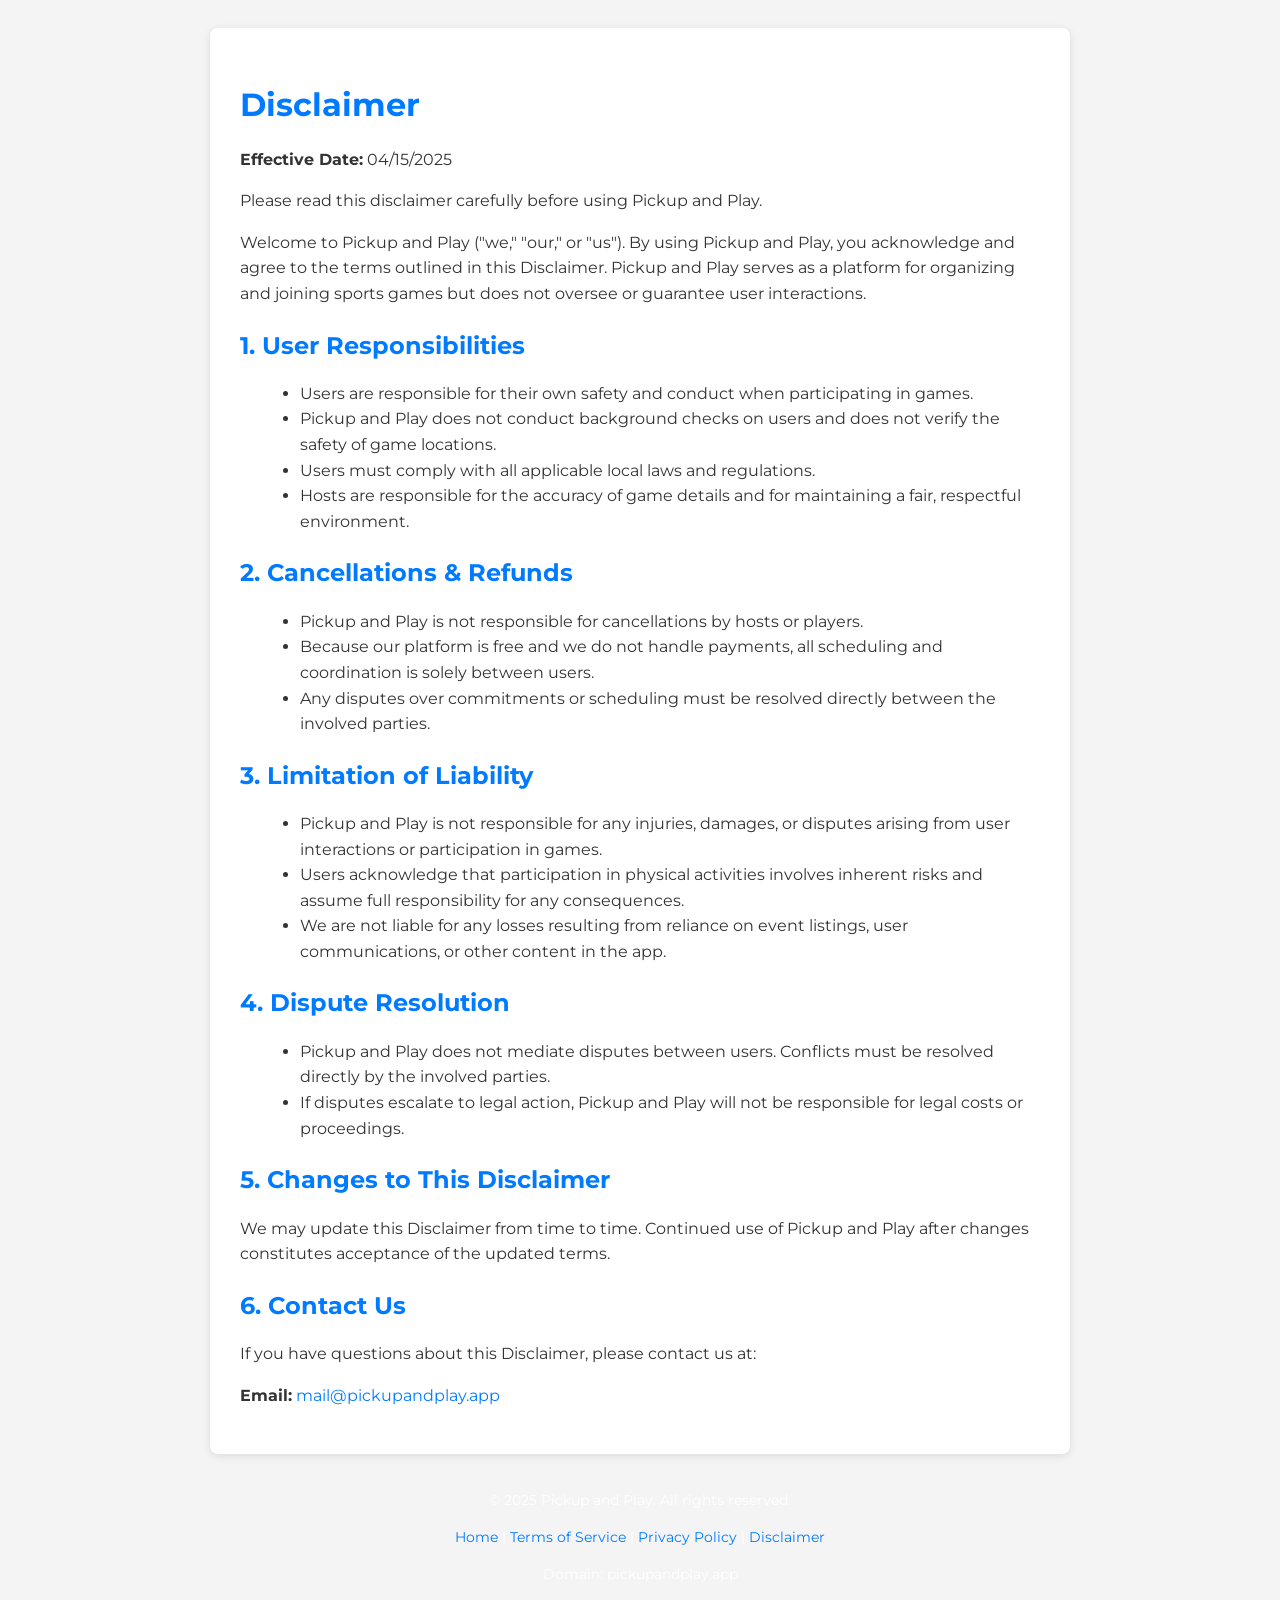
==== disclaimer.html @ 2b6652f1 "Website" ====
<!DOCTYPE html>
<html lang="en">
<head>
  <meta charset="UTF-8">
  <title>Disclaimer | Pickup and Play</title>
  <meta name="viewport" content="width=device-width, initial-scale=1">
  <link href="https://fonts.googleapis.com/css2?family=Montserrat:wght@300;400;600&display=swap" rel="stylesheet">
  <style>
    body {
      font-family: 'Montserrat', sans-serif;
      line-height: 1.6;
      padding: 20px;
      background: #f4f4f4;
      color: #333;
    }
    .container {
      max-width: 800px;
      margin: auto;
      background: #fff;
      padding: 30px;
      border-radius: 8px;
      box-shadow: 0 2px 8px rgba(0,0,0,0.1);
    }
    h1, h2, h3 {
      color: #007bff;
      margin-bottom: 10px;
    }
    p {
      margin-bottom: 1em;
    }
    ul {
      list-style-type: disc;
      margin-left: 20px;
      margin-bottom: 1em;
    }
    hr {
      border: none;
      border-top: 1px solid #ddd;
      margin: 20px 0;
    }
    a {
      color: #007bff;
      text-decoration: none;
    }
    /* Footer */
    footer {
      background: var(--primary-color);
      color: #fff;
      text-align: center;
      padding: 20px 0;
    }
    footer p {
      font-size: 0.9rem;
    }
    @media (max-width: 768px) {
      .hero h1 {
        font-size: 2.5rem;
      }
      .hero p {
        font-size: 1rem;
      }
      nav .container {
        flex-direction: column;
      }
      nav a {
        margin: 0.5rem;
      }
    }
  </style>
</head>
<body>
  <div class="container">
    <h1>Disclaimer</h1>
    <p><strong>Effective Date:</strong> 04/15/2025</p>
    <p>Please read this disclaimer carefully before using Pickup and Play.</p>
    <p>
      Welcome to Pickup and Play ("we," "our," or "us"). By using Pickup and Play, you acknowledge and agree to the terms outlined in this Disclaimer. Pickup and Play serves as a platform for organizing and joining sports games but does not oversee or guarantee user interactions.
    </p>
    
    <h2>1. User Responsibilities</h2>
    <ul>
      <li>Users are responsible for their own safety and conduct when participating in games.</li>
      <li>Pickup and Play does not conduct background checks on users and does not verify the safety of game locations.</li>
      <li>Users must comply with all applicable local laws and regulations.</li>
      <li>Hosts are responsible for the accuracy of game details and for maintaining a fair, respectful environment.</li>
    </ul>
    
    <h2>2. Cancellations & Refunds</h2>
    <ul>
      <li>Pickup and Play is not responsible for cancellations by hosts or players.</li>
      <li>Because our platform is free and we do not handle payments, all scheduling and coordination is solely between users.</li>
      <li>Any disputes over commitments or scheduling must be resolved directly between the involved parties.</li>
    </ul>
    
    <h2>3. Limitation of Liability</h2>
    <ul>
      <li>Pickup and Play is not responsible for any injuries, damages, or disputes arising from user interactions or participation in games.</li>
      <li>Users acknowledge that participation in physical activities involves inherent risks and assume full responsibility for any consequences.</li>
      <li>We are not liable for any losses resulting from reliance on event listings, user communications, or other content in the app.</li>
    </ul>
    
    <h2>4. Dispute Resolution</h2>
    <ul>
      <li>Pickup and Play does not mediate disputes between users. Conflicts must be resolved directly by the involved parties.</li>
      <li>If disputes escalate to legal action, Pickup and Play will not be responsible for legal costs or proceedings.</li>
    </ul>
    
    <h2>5. Changes to This Disclaimer</h2>
    <p>
      We may update this Disclaimer from time to time. Continued use of Pickup and Play after changes constitutes acceptance of the updated terms.
    </p>
    
    <h2>6. Contact Us</h2>
    <p>If you have questions about this Disclaimer, please contact us at:</p>
    <p><strong>Email:</strong> <a href="mailto:mail@pickupandplay.app">mail@pickupandplay.app</a></p>
  </div>
  <footer>
    <p>&copy; 2025 Pickup and Play. All rights reserved.</p>
    <p>
        <a href="index.html">Home</a> | 
        <a href="terms.html">Terms of Service</a> | 
        <a href="privacy.html">Privacy Policy</a> | 
        <a href="disclaimer.html">Disclaimer</a>
    </p>
    <p>Domain: pickupandplay.app</p>
  </footer>
</body>
</html>
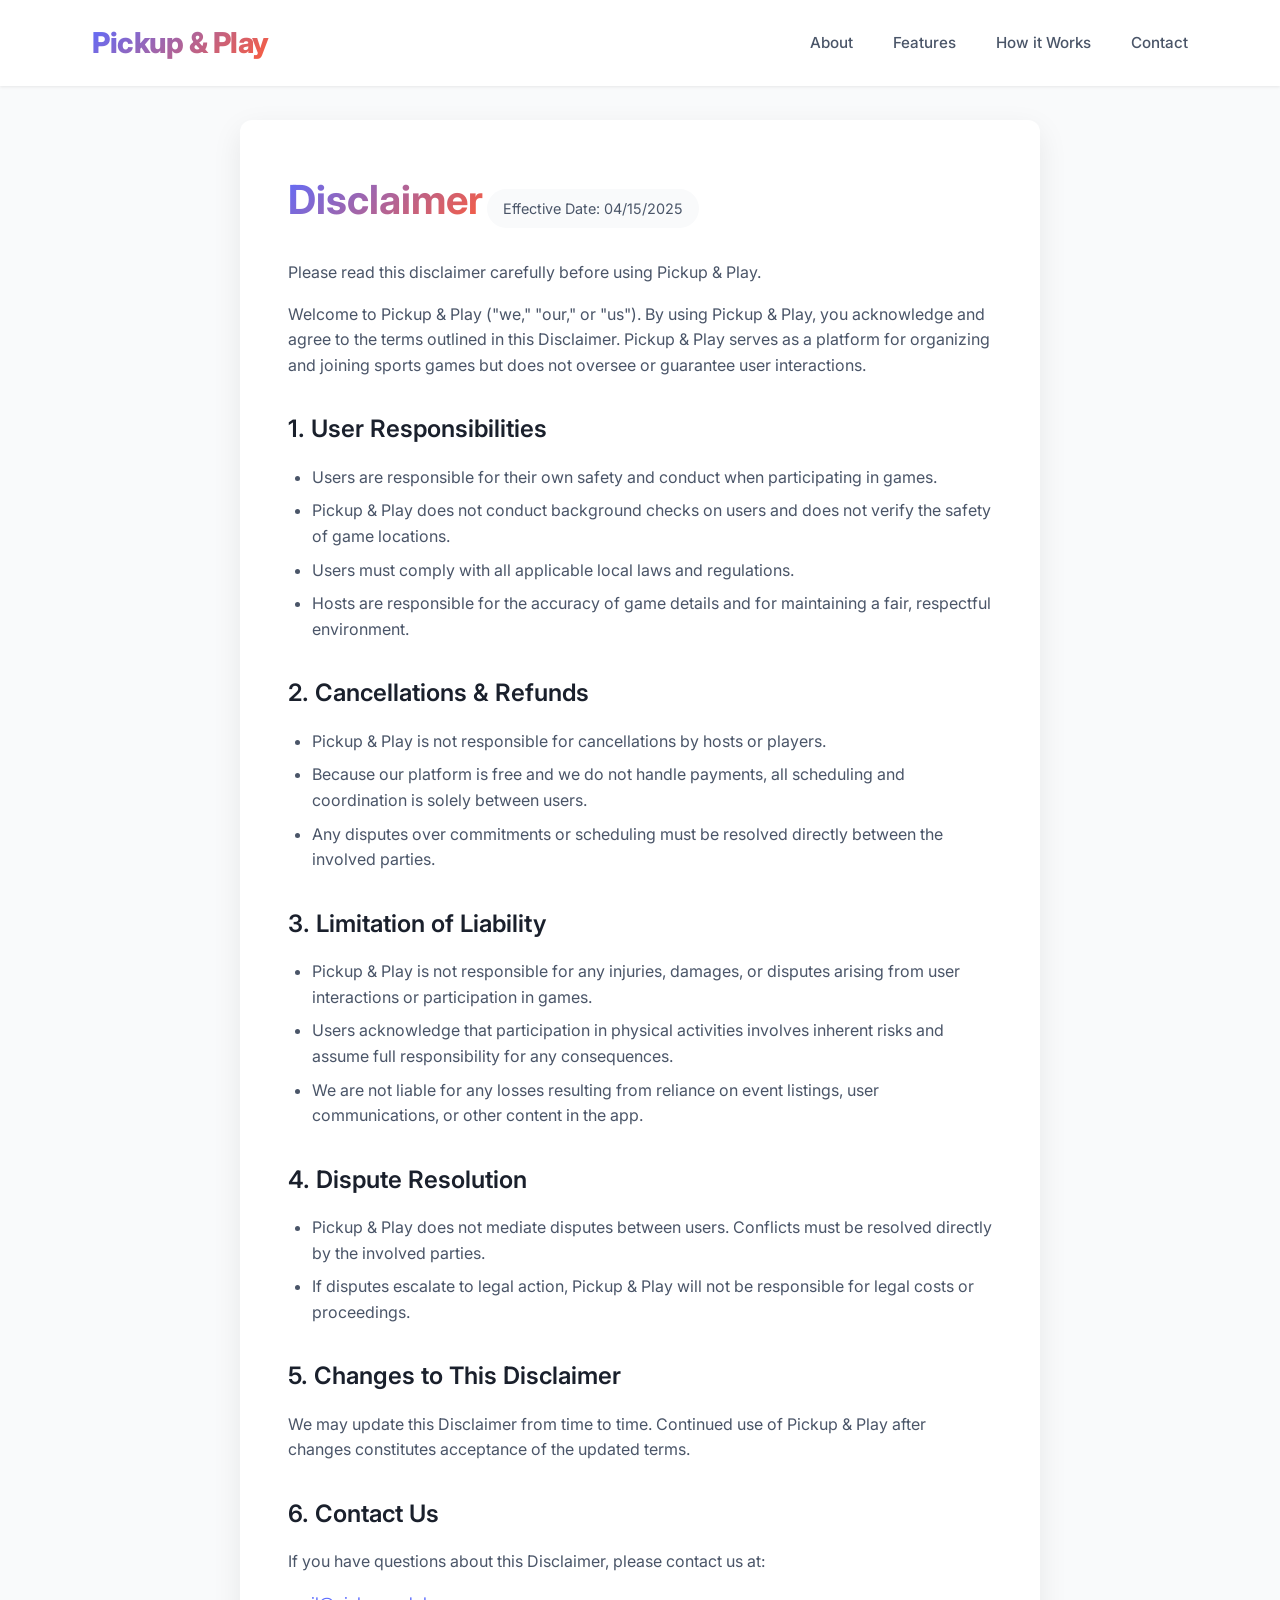
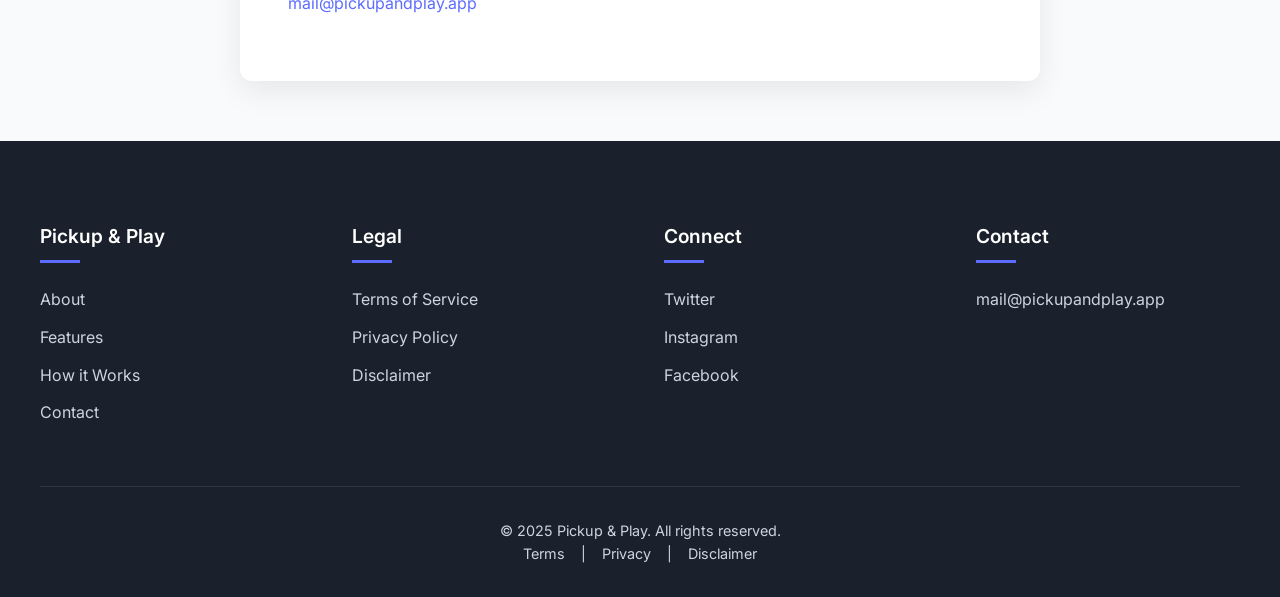
==== commit dc9be6f5: "Update website with Cities section and add Google Analytics tracking to all pages" ====
--- a/disclaimer.html
+++ b/disclaimer.html
@@ -2,127 +2,187 @@
 <html lang="en">
 <head>
   <meta charset="UTF-8">
-  <title>Disclaimer | Pickup and Play</title>
+  <title>Disclaimer | Pickup & Play</title>
   <meta name="viewport" content="width=device-width, initial-scale=1">
-  <link href="https://fonts.googleapis.com/css2?family=Montserrat:wght@300;400;600&display=swap" rel="stylesheet">
+  <link href="https://fonts.googleapis.com/css2?family=Inter:wght@300;400;500;600;700&display=swap" rel="stylesheet">
+  <link rel="stylesheet" href="src/styles.css">
+  
+  <!-- Google tag (gtag.js) -->
+  <script async src="https://www.googletagmanager.com/gtag/js?id=G-MY23D13ZNL"></script>
+  <script>
+    window.dataLayer = window.dataLayer || [];
+    function gtag(){dataLayer.push(arguments);}
+    gtag('js', new Date());
+
+    gtag('config', 'G-MY23D13ZNL');
+  </script>
   <style>
-    body {
-      font-family: 'Montserrat', sans-serif;
-      line-height: 1.6;
-      padding: 20px;
-      background: #f4f4f4;
-      color: #333;
+    .legal-container {
+      max-width: 800px;
+      margin: 120px auto 60px;
+      background: var(--bg-color);
+      padding: 3rem;
+      border-radius: var(--border-radius);
+      box-shadow: 0 10px 30px rgba(0, 0, 0, 0.08);
     }
-    .container {
-      max-width: 800px;
-      margin: auto;
-      background: #fff;
-      padding: 30px;
-      border-radius: 8px;
-      box-shadow: 0 2px 8px rgba(0,0,0,0.1);
+    
+    .legal-container h1 {
+      font-size: 2.5rem;
+      font-weight: 700;
+      margin-bottom: 1.5rem;
+      background: linear-gradient(135deg, var(--primary-color), var(--accent-color));
+      -webkit-background-clip: text;
+      -webkit-text-fill-color: transparent;
+      display: inline-block;
     }
-    h1, h2, h3 {
-      color: #007bff;
-      margin-bottom: 10px;
+    
+    .legal-container h2 {
+      font-size: 1.5rem;
+      font-weight: 600;
+      color: var(--text-color);
+      margin: 2rem 0 1rem;
     }
-    p {
-      margin-bottom: 1em;
+    
+    .legal-container p {
+      margin-bottom: 1rem;
+      color: var(--text-secondary);
     }
-    ul {
+    
+    .legal-container ul {
       list-style-type: disc;
-      margin-left: 20px;
-      margin-bottom: 1em;
+      margin-left: 1.5rem;
+      margin-bottom: 1.5rem;
+      color: var(--text-secondary);
     }
-    hr {
-      border: none;
-      border-top: 1px solid #ddd;
-      margin: 20px 0;
+    
+    .legal-container ul li {
+      margin-bottom: 0.5rem;
     }
-    a {
-      color: #007bff;
+    
+    .legal-container a {
+      color: var(--primary-color);
       text-decoration: none;
+      transition: var(--transition);
     }
-    /* Footer */
-    footer {
-      background: var(--primary-color);
-      color: #fff;
-      text-align: center;
-      padding: 20px 0;
+    
+    .legal-container a:hover {
+      color: var(--secondary-color);
     }
-    footer p {
+    
+    .legal-date {
+      display: inline-block;
+      background: var(--light-gray);
+      padding: 0.5rem 1rem;
+      border-radius: 30px;
       font-size: 0.9rem;
-    }
-    @media (max-width: 768px) {
-      .hero h1 {
-        font-size: 2.5rem;
-      }
-      .hero p {
-        font-size: 1rem;
-      }
-      nav .container {
-        flex-direction: column;
-      }
-      nav a {
-        margin: 0.5rem;
-      }
+      color: var(--text-secondary);
+      margin-bottom: 2rem;
     }
   </style>
 </head>
 <body>
-  <div class="container">
+  <!-- Navigation -->
+  <nav>
+    <div class="container">
+      <div class="logo"><a href="index.html">Pickup & Play</a></div>
+      <div class="nav-links">
+        <a href="index.html#about">About</a>
+        <a href="index.html#features">Features</a>
+        <a href="index.html#how-it-works">How it Works</a>
+        <a href="index.html#contact">Contact</a>
+      </div>
+    </div>
+  </nav>
+
+  <div class="legal-container">
     <h1>Disclaimer</h1>
-    <p><strong>Effective Date:</strong> 04/15/2025</p>
-    <p>Please read this disclaimer carefully before using Pickup and Play.</p>
+    <div class="legal-date">Effective Date: 04/15/2025</div>
+    <p>Please read this disclaimer carefully before using Pickup & Play.</p>
     <p>
-      Welcome to Pickup and Play ("we," "our," or "us"). By using Pickup and Play, you acknowledge and agree to the terms outlined in this Disclaimer. Pickup and Play serves as a platform for organizing and joining sports games but does not oversee or guarantee user interactions.
+      Welcome to Pickup & Play ("we," "our," or "us"). By using Pickup & Play, you acknowledge and agree to the terms outlined in this Disclaimer. Pickup & Play serves as a platform for organizing and joining sports games but does not oversee or guarantee user interactions.
     </p>
     
     <h2>1. User Responsibilities</h2>
     <ul>
       <li>Users are responsible for their own safety and conduct when participating in games.</li>
-      <li>Pickup and Play does not conduct background checks on users and does not verify the safety of game locations.</li>
+      <li>Pickup & Play does not conduct background checks on users and does not verify the safety of game locations.</li>
       <li>Users must comply with all applicable local laws and regulations.</li>
       <li>Hosts are responsible for the accuracy of game details and for maintaining a fair, respectful environment.</li>
     </ul>
     
     <h2>2. Cancellations & Refunds</h2>
     <ul>
-      <li>Pickup and Play is not responsible for cancellations by hosts or players.</li>
+      <li>Pickup & Play is not responsible for cancellations by hosts or players.</li>
       <li>Because our platform is free and we do not handle payments, all scheduling and coordination is solely between users.</li>
       <li>Any disputes over commitments or scheduling must be resolved directly between the involved parties.</li>
     </ul>
     
     <h2>3. Limitation of Liability</h2>
     <ul>
-      <li>Pickup and Play is not responsible for any injuries, damages, or disputes arising from user interactions or participation in games.</li>
+      <li>Pickup & Play is not responsible for any injuries, damages, or disputes arising from user interactions or participation in games.</li>
       <li>Users acknowledge that participation in physical activities involves inherent risks and assume full responsibility for any consequences.</li>
       <li>We are not liable for any losses resulting from reliance on event listings, user communications, or other content in the app.</li>
     </ul>
     
     <h2>4. Dispute Resolution</h2>
     <ul>
-      <li>Pickup and Play does not mediate disputes between users. Conflicts must be resolved directly by the involved parties.</li>
-      <li>If disputes escalate to legal action, Pickup and Play will not be responsible for legal costs or proceedings.</li>
+      <li>Pickup & Play does not mediate disputes between users. Conflicts must be resolved directly by the involved parties.</li>
+      <li>If disputes escalate to legal action, Pickup & Play will not be responsible for legal costs or proceedings.</li>
     </ul>
     
     <h2>5. Changes to This Disclaimer</h2>
     <p>
-      We may update this Disclaimer from time to time. Continued use of Pickup and Play after changes constitutes acceptance of the updated terms.
+      We may update this Disclaimer from time to time. Continued use of Pickup & Play after changes constitutes acceptance of the updated terms.
     </p>
     
     <h2>6. Contact Us</h2>
     <p>If you have questions about this Disclaimer, please contact us at:</p>
-    <p><strong>Email:</strong> <a href="mailto:mail@pickupandplay.app">mail@pickupandplay.app</a></p>
+    <p><a href="mailto:mail@pickupandplay.app">mail@pickupandplay.app</a></p>
   </div>
+  
+  <!-- Footer -->
   <footer>
-    <p>&copy; 2025 Pickup and Play. All rights reserved.</p>
-    <p>
-        <a href="index.html">Home</a> | 
-        <a href="terms.html">Terms of Service</a> | 
-        <a href="privacy.html">Privacy Policy</a> | 
+    <div class="footer-content">
+      <div class="footer-column">
+        <h4>Pickup & Play</h4>
+        <ul>
+          <li><a href="index.html#about">About</a></li>
+          <li><a href="index.html#features">Features</a></li>
+          <li><a href="index.html#how-it-works">How it Works</a></li>
+          <li><a href="index.html#contact">Contact</a></li>
+        </ul>
+      </div>
+      <div class="footer-column">
+        <h4>Legal</h4>
+        <ul>
+          <li><a href="terms.html">Terms of Service</a></li>
+          <li><a href="privacy.html">Privacy Policy</a></li>
+          <li><a href="disclaimer.html">Disclaimer</a></li>
+        </ul>
+      </div>
+      <div class="footer-column">
+        <h4>Connect</h4>
+        <ul>
+          <li><a href="#">Twitter</a></li>
+          <li><a href="#">Instagram</a></li>
+          <li><a href="#">Facebook</a></li>
+        </ul>
+      </div>
+      <div class="footer-column">
+        <h4>Contact</h4>
+        <ul>
+          <li><a href="mailto:mail@pickupandplay.app">mail@pickupandplay.app</a></li>
+        </ul>
+      </div>
+    </div>
+    <div class="footer-bottom">
+      <p>&copy; 2025 Pickup & Play. All rights reserved.</p>
+      <p>
+        <a href="terms.html">Terms</a> | 
+        <a href="privacy.html">Privacy</a> | 
         <a href="disclaimer.html">Disclaimer</a>
-    </p>
-    <p>Domain: pickupandplay.app</p>
+      </p>
+    </div>
   </footer>
 </body>
 </html>
--- a/src/styles.css
+++ b/src/styles.css
@@ -0,0 +1,675 @@
+:root {
+  --primary-color: #5c6cff;
+  --secondary-color: #4f5cd8;
+  --accent-color: #ff5c38;
+  --light-gray: #f9fafb;
+  --bg-color: #fff;
+  --text-color: #1a202c;
+  --text-secondary: #4a5568;
+  --border-radius: 12px;
+  --transition: all 0.3s ease;
+}
+
+* {
+  margin: 0;
+  padding: 0;
+  box-sizing: border-box;
+}
+
+body {
+  font-family: 'Inter', sans-serif;
+  color: var(--text-color);
+  background-color: var(--light-gray);
+  line-height: 1.6;
+  overflow-x: hidden;
+}
+
+/* Navigation */
+nav {
+  position: fixed;
+  top: 0;
+  width: 100%;
+  background: rgba(255, 255, 255, 0.98);
+  backdrop-filter: blur(10px);
+  -webkit-backdrop-filter: blur(10px);
+  box-shadow: 0 1px 3px rgba(0,0,0,0.08);
+  z-index: 1000;
+}
+
+nav .container {
+  max-width: 1200px;
+  margin: 0 auto;
+  display: flex;
+  justify-content: space-between;
+  align-items: center;
+  padding: 1.25rem 2rem;
+  background: transparent;
+  box-shadow: none;
+}
+
+.logo {
+  font-size: 1.5rem;
+  font-weight: 700;
+}
+
+.logo a {
+  color: var(--primary-color);
+  text-decoration: none;
+  display: flex;
+  align-items: center;
+  position: relative;
+  font-size: 1.8rem;
+  font-weight: 800;
+  letter-spacing: -0.5px;
+  background: linear-gradient(135deg, var(--primary-color), var(--accent-color));
+  -webkit-background-clip: text;
+  -webkit-text-fill-color: transparent;
+  transition: var(--transition);
+}
+
+.logo a::after {
+  content: '';
+  position: absolute;
+  bottom: -3px;
+  left: 0;
+  width: 0;
+  height: 3px;
+  background: linear-gradient(to right, var(--primary-color), var(--accent-color));
+  transition: width 0.3s ease;
+}
+
+.logo a:hover::after {
+  width: 100%;
+}
+
+.logo a:hover {
+  transform: translateY(-2px);
+  text-shadow: 0 10px 20px rgba(92, 108, 255, 0.3);
+}
+
+.nav-links {
+  display: flex;
+  align-items: center;
+}
+
+nav a {
+  color: var(--text-secondary);
+  text-decoration: none;
+  font-weight: 500;
+  margin: 0 1.25rem;
+  transition: var(--transition);
+  font-size: 0.95rem;
+}
+
+nav a:hover {
+  color: var(--primary-color);
+}
+
+.cta-button {
+  background: var(--primary-color);
+  color: white;
+  padding: 0.6rem 1.5rem;
+  border-radius: 30px;
+  font-weight: 600;
+  margin-left: 1rem;
+}
+
+.cta-button:hover {
+  background: var(--secondary-color);
+  color: white;
+  transform: translateY(-2px);
+  box-shadow: 0 4px 12px rgba(92, 108, 255, 0.3);
+}
+
+/* Hero Section */
+.hero {
+  display: flex;
+  flex-direction: column;
+  justify-content: center;
+  align-items: center;
+  min-height: 100vh;
+  padding: 8rem 2rem 6rem;
+  background-color: var(--bg-color);
+  position: relative;
+  overflow: hidden;
+}
+
+.hero::before {
+  content: '';
+  position: absolute;
+  width: 150%;
+  height: 100%;
+  top: -20%;
+  left: -25%;
+  background: linear-gradient(135deg, rgba(92, 108, 255, 0.1) 0%, rgba(255, 92, 56, 0.05) 100%);
+  border-radius: 0 0 50% 50%;
+  z-index: 0;
+}
+
+.hero-content {
+  text-align: center;
+  max-width: 800px;
+  position: relative;
+  z-index: 2;
+}
+
+.hero h1 {
+  font-size: 4rem;
+  font-weight: 700;
+  margin-bottom: 1.5rem;
+  background: linear-gradient(135deg, var(--primary-color), var(--accent-color));
+  -webkit-background-clip: text;
+  -webkit-text-fill-color: transparent;
+  line-height: 1.2;
+}
+
+.hero p {
+  font-size: 1.5rem;
+  margin-bottom: 2.5rem;
+  color: var(--text-secondary);
+  max-width: 600px;
+  margin-left: auto;
+  margin-right: auto;
+}
+
+.hero-buttons {
+  display: flex;
+  justify-content: center;
+  gap: 1rem;
+}
+
+.btn {
+  padding: 1rem 2rem;
+  font-size: 1rem;
+  font-weight: 600;
+  border: none;
+  border-radius: 30px;
+  cursor: pointer;
+  transition: var(--transition);
+}
+
+.btn-primary {
+  background: var(--primary-color);
+  color: white;
+}
+
+.btn-primary:hover {
+  background: var(--secondary-color);
+  transform: translateY(-3px);
+  box-shadow: 0 8px 20px rgba(92, 108, 255, 0.3);
+}
+
+.btn-secondary {
+  background: var(--light-gray);
+  color: var(--text-color);
+}
+
+.btn-secondary:hover {
+  background: #edf2f7;
+  transform: translateY(-3px);
+  box-shadow: 0 8px 20px rgba(0, 0, 0, 0.1);
+}
+
+.app-store-buttons {
+  display: flex;
+  justify-content: center;
+  gap: 1.25rem;
+  margin-top: 2.5rem;
+  position: relative;
+}
+
+.app-store-button {
+  display: flex;
+  align-items: center;
+  background: var(--text-color);
+  border-radius: 12px;
+  padding: 0.75rem 1.75rem;
+  border: none;
+  cursor: pointer;
+  transition: var(--transition);
+  box-shadow: 0 4px 12px rgba(0, 0, 0, 0.15);
+  text-decoration: none;
+  position: relative;
+  overflow: hidden;
+}
+
+.app-store-button::before {
+  content: 'COMING SOON';
+  position: absolute;
+  top: 0;
+  left: 0;
+  width: 100%;
+  height: 100%;
+  background: rgba(26, 32, 44, 0.95);
+  color: white;
+  display: flex;
+  justify-content: center;
+  align-items: center;
+  font-size: 1rem;
+  font-weight: 700;
+  letter-spacing: 1px;
+  opacity: 0;
+  transition: opacity 0.3s ease;
+  z-index: 10;
+}
+
+.app-store-button:hover::before {
+  opacity: 1;
+}
+
+.app-store-button:hover {
+  transform: translateY(-3px);
+  box-shadow: 0 8px 20px rgba(0, 0, 0, 0.2);
+}
+
+.app-store-icon, .app-store-text {
+  position: relative;
+  z-index: 1;
+}
+
+.app-store-icon {
+  width: 28px;
+  height: 28px;
+  margin-right: 12px;
+  filter: invert(1);
+}
+
+.app-store-text {
+  display: flex;
+  flex-direction: column;
+  text-align: left;
+  color: white;
+}
+
+.app-store-text span:first-child {
+  font-size: 0.7rem;
+  margin-bottom: 0.1rem;
+}
+
+.app-store-text span:last-child {
+  font-size: 1.1rem;
+  font-weight: 600;
+}
+
+.hero-image {
+  margin-top: 4rem;
+  max-width: 900px;
+  width: 100%;
+  position: relative;
+  z-index: 2;
+  border-radius: var(--border-radius);
+  box-shadow: 0 20px 40px rgba(0, 0, 0, 0.1);
+  overflow: hidden;
+  transform: perspective(1000px) rotateX(5deg);
+  transition: var(--transition);
+}
+
+.hero-image:hover {
+  transform: perspective(1000px) rotateX(0);
+}
+
+.hero-image img {
+  width: 100%;
+  display: block;
+}
+
+/* Section Styling */
+section {
+  padding: 7rem 2rem;
+}
+
+.section-light {
+  background-color: var(--bg-color);
+}
+
+.section-dark {
+  background-color: var(--light-gray);
+}
+
+.container {
+  max-width: 1200px;
+  margin: 0 auto;
+  position: relative;
+}
+
+.section-header {
+  text-align: center;
+  margin-bottom: 4rem;
+}
+
+.section-title {
+  font-size: 2.75rem;
+  font-weight: 700;
+  margin-bottom: 1.5rem;
+  background: linear-gradient(135deg, var(--primary-color), var(--accent-color));
+  -webkit-background-clip: text;
+  -webkit-text-fill-color: transparent;
+  display: inline-block;
+}
+
+.section-subtitle {
+  font-size: 1.25rem;
+  color: var(--text-secondary);
+  max-width: 600px;
+  margin: 0 auto;
+}
+
+/* Features Grid */
+.features-grid {
+  display: grid;
+  grid-template-columns: repeat(auto-fit, minmax(300px, 1fr));
+  gap: 2.5rem;
+}
+
+.feature-item {
+  background: var(--bg-color);
+  padding: 2.5rem;
+  border-radius: var(--border-radius);
+  box-shadow: 0 8px 30px rgba(0, 0, 0, 0.06);
+  transition: var(--transition);
+  position: relative;
+  z-index: 1;
+  overflow: hidden;
+}
+
+.feature-item:hover {
+  transform: translateY(-10px);
+  box-shadow: 0 15px 35px rgba(0, 0, 0, 0.1);
+}
+
+.feature-item::before {
+  content: '';
+  position: absolute;
+  top: 0;
+  left: 0;
+  width: 5px;
+  height: 50px;
+  background: linear-gradient(to bottom, var(--primary-color), var(--accent-color));
+  border-radius: 0 0 5px 0;
+  z-index: -1;
+}
+
+.feature-icon {
+  width: 60px;
+  height: 60px;
+  background: var(--light-gray);
+  border-radius: 50%;
+  display: flex;
+  align-items: center;
+  justify-content: center;
+  margin-bottom: 1.5rem;
+}
+
+.feature-icon img {
+  width: 30px;
+  height: 30px;
+}
+
+.feature-item h3 {
+  font-size: 1.5rem;
+  margin-bottom: 1rem;
+  color: var(--text-color);
+  font-weight: 600;
+}
+
+.feature-item p {
+  font-size: 1rem;
+  color: var(--text-secondary);
+  text-align: left;
+}
+
+/* Contact Form */
+.contact-form {
+  max-width: 600px;
+  margin: 0 auto;
+  background: var(--bg-color);
+  padding: 2.5rem;
+  border-radius: var(--border-radius);
+  box-shadow: 0 10px 30px rgba(0, 0, 0, 0.08);
+}
+
+.contact-form input,
+.contact-form textarea {
+  width: 100%;
+  padding: 1rem 1.25rem;
+  margin-bottom: 1.5rem;
+  border: 1px solid #e2e8f0;
+  border-radius: var(--border-radius);
+  font-size: 1rem;
+  transition: var(--transition);
+  font-family: 'Inter', sans-serif;
+}
+
+.contact-form input:focus,
+.contact-form textarea:focus {
+  outline: none;
+  border-color: var(--primary-color);
+  box-shadow: 0 0 0 3px rgba(92, 108, 255, 0.2);
+}
+
+.contact-form button {
+  width: 100%;
+  padding: 1rem;
+  background: var(--primary-color);
+  color: white;
+  border: none;
+  border-radius: var(--border-radius);
+  font-size: 1rem;
+  font-weight: 600;
+  cursor: pointer;
+  transition: var(--transition);
+}
+
+.contact-form button:hover {
+  background: var(--secondary-color);
+  transform: translateY(-3px);
+  box-shadow: 0 8px 20px rgba(92, 108, 255, 0.3);
+}
+
+/* Footer */
+footer {
+  background: var(--text-color);
+  color: white;
+  padding: 5rem 2rem 2rem;
+}
+
+.footer-content {
+  max-width: 1200px;
+  margin: 0 auto;
+  display: grid;
+  grid-template-columns: repeat(auto-fit, minmax(200px, 1fr));
+  gap: 3rem;
+}
+
+.footer-column h4 {
+  font-size: 1.2rem;
+  margin-bottom: 1.5rem;
+  font-weight: 600;
+  position: relative;
+  padding-bottom: 0.75rem;
+}
+
+.footer-column h4::after {
+  content: '';
+  position: absolute;
+  bottom: 0;
+  left: 0;
+  width: 40px;
+  height: 3px;
+  background: var(--primary-color);
+}
+
+.footer-column ul {
+  list-style: none;
+}
+
+.footer-column ul li {
+  margin-bottom: 0.75rem;
+}
+
+.footer-column a {
+  color: #cbd5e0;
+  text-decoration: none;
+  transition: var(--transition);
+}
+
+.footer-column a:hover {
+  color: white;
+}
+
+.footer-bottom {
+  max-width: 1200px;
+  margin: 3rem auto 0;
+  padding-top: 2rem;
+  border-top: 1px solid rgba(255, 255, 255, 0.1);
+  text-align: center;
+  font-size: 0.9rem;
+  color: #cbd5e0;
+}
+
+.footer-bottom a {
+  color: #cbd5e0;
+  text-decoration: none;
+  margin: 0 0.75rem;
+  transition: var(--transition);
+}
+
+.footer-bottom a:hover {
+  color: white;
+}
+
+.notify-container {
+  max-width: 500px;
+  margin: 3rem auto 0;
+  text-align: center;
+}
+
+.notify-title {
+  font-size: 1.2rem;
+  font-weight: 600;
+  margin-bottom: 1rem;
+  color: var(--text-secondary);
+}
+
+.notify-form {
+  display: flex;
+  gap: 0.5rem;
+}
+
+.notify-input {
+  flex: 1;
+  padding: 0.8rem 1.2rem;
+  border: 1px solid #e2e8f0;
+  border-radius: 30px;
+  font-size: 1rem;
+  transition: var(--transition);
+  font-family: 'Inter', sans-serif;
+}
+
+.notify-input:focus {
+  outline: none;
+  border-color: var(--primary-color);
+  box-shadow: 0 0 0 3px rgba(92, 108, 255, 0.15);
+}
+
+.notify-button {
+  background: var(--primary-color);
+  color: white;
+  border: none;
+  border-radius: 30px;
+  padding: 0 1.5rem;
+  font-weight: 600;
+  cursor: pointer;
+  transition: var(--transition);
+}
+
+.notify-button:hover {
+  background: var(--secondary-color);
+  transform: translateY(-2px);
+  box-shadow: 0 4px 12px rgba(92, 108, 255, 0.25);
+}
+
+/* Media Queries */
+@media (max-width: 992px) {
+  .hero h1 {
+    font-size: 3.5rem;
+  }
+  
+  .section-title {
+    font-size: 2.25rem;
+  }
+}
+
+@media (max-width: 768px) {
+  nav .container {
+    padding: 1rem;
+  }
+  
+  .hero h1 {
+    font-size: 2.75rem;
+  }
+  
+  .hero p {
+    font-size: 1.25rem;
+  }
+  
+  .section-title {
+    font-size: 2rem;
+  }
+  
+  .hero-buttons {
+    flex-direction: column;
+    gap: 1rem;
+    width: 100%;
+    max-width: 300px;
+    margin: 0 auto;
+  }
+  
+  .app-store-buttons {
+    flex-direction: column;
+    max-width: 220px;
+    margin: 2rem auto 0;
+  }
+  
+  .nav-links {
+    display: none;
+  }
+  
+  .mobile-menu-icon {
+    display: block;
+  }
+}
+
+@media (max-width: 576px) {
+  .hero h1 {
+    font-size: 2.25rem;
+  }
+  
+  .hero p {
+    font-size: 1.1rem;
+  }
+  
+  .btn {
+    padding: 0.875rem 1.75rem;
+  }
+  
+  .notify-form {
+    flex-direction: column;
+  }
+  
+  .notify-button {
+    padding: 0.8rem 1.2rem;
+  }
+  
+  section {
+    padding: 5rem 1.25rem;
+  }
+  
+  .section-title {
+    font-size: 1.75rem;
+  }
+  
+  .feature-item {
+    padding: 2rem;
+  }
+} 
